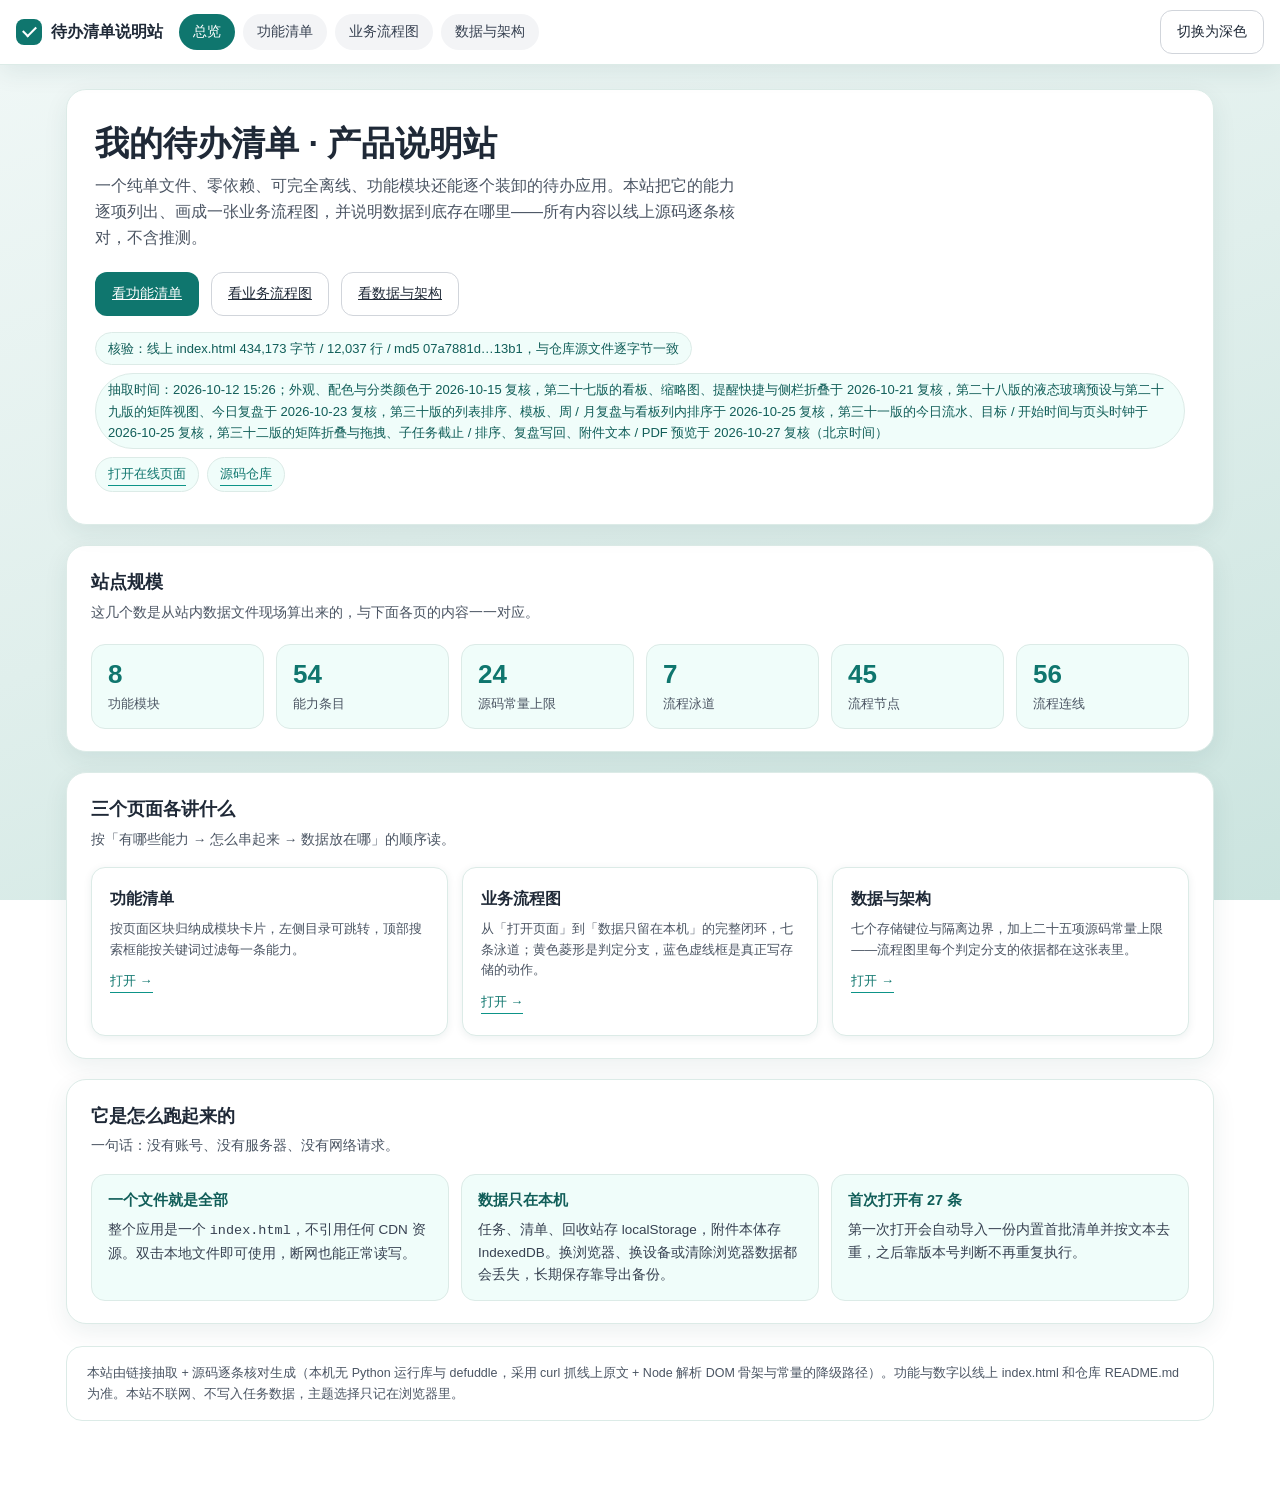
==== site/index.html @ f1dafea3 "说明站：功能清单与流程图同步第三十三版（55 条能力 / 25 项常量）" ====
<!DOCTYPE html>
<html lang="zh-CN">
<head>
<meta charset="utf-8">
<meta name="viewport" content="width=device-width, initial-scale=1">
<title>我的待办清单 · 产品说明站</title>
<script>try{var t=localStorage.getItem('flowdoc.theme');if(t==='dark'||(!t&&window.matchMedia('(prefers-color-scheme: dark)').matches))document.documentElement.dataset.theme='dark';}catch(e){}</script>
<link rel="stylesheet" href="assets/tokens.css">
<link rel="stylesheet" href="assets/site.css">
</head>
<body>
<nav class="site-nav">
  <div class="nav-inner">
    <a class="brand" href="index.html"><i aria-hidden="true"></i>待办清单说明站</a>
    <div class="nav-links">
      <a href="index.html">总览</a>
      <a href="features.html">功能清单</a>
      <a href="flow.html">业务流程图</a>
      <a href="data.html">数据与架构</a>
    </div>
    <span class="nav-spacer"></span>
    <button type="button" class="btn" data-theme-toggle>切换为深色</button>
  </div>
</nav>

<div class="shell">
  <section class="hero">
    <h1>我的待办清单 · 产品说明站</h1>
    <p class="lead">一个纯单文件、零依赖、可完全离线、功能模块还能逐个装卸的待办应用。本站把它的能力逐项列出、画成一张业务流程图，并说明数据到底存在哪里——所有内容以线上源码逐条核对，不含推测。</p>
    <div class="cta">
      <a class="btn primary" href="features.html">看功能清单</a>
      <a class="btn" href="flow.html">看业务流程图</a>
      <a class="btn" href="data.html">看数据与架构</a>
    </div>
    <div class="chip-row">
      <span class="chip" data-meta="verified"></span>
      <span class="chip" data-meta="extracted"></span>
      <span class="chip"><a data-meta="source" href="https://wscts1204-maker.github.io/todo-list/" target="_blank" rel="noreferrer"></a></span>
      <span class="chip"><a data-meta="repo" href="https://github.com/wscts1204-maker/todo-list" target="_blank" rel="noreferrer"></a></span>
    </div>
  </section>

  <section class="card">
    <h2>站点规模</h2>
    <p class="sub">这几个数是从站内数据文件现场算出来的，与下面各页的内容一一对应。</p>
    <div class="stat-strip">
      <div class="stat"><b data-count="modules">8</b><span>功能模块</span></div>
      <div class="stat"><b data-count="features">55</b><span>能力条目</span></div>
      <div class="stat"><b data-count="numbers">25</b><span>源码常量上限</span></div>
      <div class="stat"><b data-count="lanes">7</b><span>流程泳道</span></div>
      <div class="stat"><b data-count="nodes">46</b><span>流程节点</span></div>
      <div class="stat"><b data-count="edges">57</b><span>流程连线</span></div>
    </div>
  </section>

  <section class="card">
    <h2>三个页面各讲什么</h2>
    <p class="sub">按「有哪些能力 → 怎么串起来 → 数据放在哪」的顺序读。</p>
    <div class="nav-cards">
      <a href="features.html">
        <b>功能清单</b>
        <em>按页面区块归纳成模块卡片，左侧目录可跳转，顶部搜索框能按关键词过滤每一条能力。</em>
        <u>打开 →</u>
      </a>
      <a href="flow.html">
        <b>业务流程图</b>
        <em>从「打开页面」到「数据只留在本机」的完整闭环，七条泳道；黄色菱形是判定分支，蓝色虚线框是真正写存储的动作。</em>
        <u>打开 →</u>
      </a>
      <a href="data.html">
        <b>数据与架构</b>
        <em>七个存储键位与隔离边界，加上二十五项源码常量上限——流程图里每个判定分支的依据都在这张表里。</em>
        <u>打开 →</u>
      </a>
    </div>
  </section>

  <section class="card">
    <h2>它是怎么跑起来的</h2>
    <p class="sub">一句话：没有账号、没有服务器、没有网络请求。</p>
    <div class="store-grid">
      <div class="store">
        <h3>一个文件就是全部</h3>
        <p>整个应用是一个 <code>index.html</code>，不引用任何 CDN 资源。双击本地文件即可使用，断网也能正常读写。</p>
      </div>
      <div class="store">
        <h3>数据只在本机</h3>
        <p>任务、清单、回收站存 localStorage，附件本体存 IndexedDB。换浏览器、换设备或清除浏览器数据都会丢失，长期保存靠导出备份。</p>
      </div>
      <div class="store">
        <h3>首次打开有 27 条</h3>
        <p>第一次打开会自动导入一份内置首批清单并按文本去重，之后靠版本号判断不再重复执行。</p>
      </div>
    </div>
  </section>

  <footer class="site-foot">
    本站由链接抽取 + 源码逐条核对生成（本机无 Python 运行库与 defuddle，采用 curl 抓线上原文 + Node 解析 DOM 骨架与常量的降级路径）。功能与数字以线上 index.html 和仓库 README.md 为准。本站不联网、不写入任务数据，主题选择只记在浏览器里。
  </footer>
</div>

<script src="assets/data.js"></script>
<script src="assets/site.js"></script>
</body>
</html>
---- site/assets/tokens.css ----
/* 设计令牌 · 第一层 primitive + 第二层 semantic。
   组件与页面只用 semantic 层；换配色只改这两段。
   说明站刻意保持不透明底面：这是文档站，长文排版要的是稳定底色与可读性。
   线上应用那一版是薄荷玻璃（半透明卡片 + 背景模糊 + 渐变按钮与渐变标题 + 一层跟随鼠标的点阵），
   两边不共用组件样式，只是色阶同源：应用的浅色中性色阶借的就是下面这套 Tailwind Gray，
   应用的浅色主色 --teal-50/-600/-700/-800 与下面这四项逐值相同（深色主题另取一套亮档）。
   两处的文字对比度都各自按 WCAG AA 校验过——量法不同：说明站读计算值即可，应用那层膜是半透明的，
   必须把 alpha 层合成到真实底色（露天的文字合成到点阵最深那颗点）之后再算。 */
:root {
  /* primitive · 色阶（gray 档与线上应用 :root 的浅色中性色阶逐值一致；teal 这四项与应用浅色主题逐值一致，
     但说明站的深色档是文档站自己的青灰档，不与应用的深色主题共用） */
  --teal-50:#f0fdfa; --teal-100:#ccfbf1; --teal-500:#14b8a6; --teal-600:#0d9488; --teal-700:#0f766e; --teal-800:#115e59;
  --gray-100:#f3f4f6; --gray-200:#e5e7eb; --gray-300:#d1d5db; --gray-400:#9ca3af; --gray-500:#6b7280; --gray-600:#4b5563; --gray-700:#374151; --gray-800:#1f2937;
  --red-50:#fef2f2; --red-100:#fee2e2; --red-500:#ef4444; --red-700:#b91c1c; --red-800:#991b1b;
  --yellow-50:#fefce8; --yellow-100:#fef3c7; --yellow-600:#ca8a04; --yellow-700:#a16207; --yellow-800:#854d0e;
  --green-100:#dcfce7; --green-600:#16a34a; --green-800:#166534;
  --blue-50:#eff6ff; --blue-600:#2563eb;

  /* primitive · 字体与尺度 */
  --font-sans:-apple-system,"Segoe UI","Microsoft YaHei","PingFang SC",sans-serif;
  --fs-11:11px; --fs-125:12.5px; --fs-13:13px; --fs-135:13.5px; --fs-14:14px; --fs-145:14.5px;
  --fs-16:16px; --fs-18:18px; --fs-22:22px; --fs-26:26px; --fs-34:34px;
  --sp-4:4px; --sp-8:8px; --sp-12:12px; --sp-14:14px; --sp-16:16px; --sp-20:20px; --sp-24:24px; --sp-32:32px; --sp-48:48px;

  /* semantic · 颜色 */
  --surface:#ffffff;
  --surface-subtle:var(--teal-50);
  --surface-sunken:var(--gray-100);
  --border:var(--gray-300);
  --border-soft:#dcebe7;
  --ink:var(--gray-800);
  --ink-secondary:var(--gray-700);
  --ink-muted:var(--gray-600);
  --ink-faint:var(--gray-500);
  --primary:var(--teal-600);
  --primary-strong:var(--teal-700);
  --primary-ink:var(--teal-800);
  --on-primary:#ffffff;
  --accent-soft:var(--teal-100);
  --state-warn-bg:var(--yellow-50); --state-warn-line:var(--yellow-700); --state-warn-ink:var(--yellow-800);
  --state-info-bg:var(--blue-50); --state-info-line:var(--blue-600);
  --state-ok-bg:var(--green-100); --state-ok-ink:var(--green-800);
  --state-danger:var(--red-700);
  --neutral-bg:var(--gray-100); --neutral-line:var(--gray-500);
  --band-fill:rgba(255,255,255,.55);
  --page-bg:linear-gradient(160deg,#f1f8f7,#e0efec,#cbe4df);
  --shadow-card:0 8px 24px rgba(13,61,58,.08);
  --shadow-node:0 2px 8px rgba(13,61,58,.08);

  /* semantic · 尺度 */
  --nav-h:56px;
  --shell-max:1180px;
  --split-max:1320px;
  --radius-card:20px;
  --radius-box:14px;
  --radius-chip:999px;
  --hit-min:44px;

  /* semantic · 动效（与线上应用同一套纪律：进场只用 --ease-enter 这一条曲线，悬停是裸的短过渡） */
  --ease-enter:cubic-bezier(.22,1,.36,1);
  --dur-enter:.7s;
  --dur-hover:.2s;
  --dur-panel:.3s;

  color-scheme:light;
}
[data-theme="dark"] {
  --teal-50:#04211f; --teal-100:#0b3733; --teal-500:#2dd4bf; --teal-600:#14b8a6; --teal-700:#5eead4; --teal-800:#99f6e4;
  --gray-100:#152220; --gray-200:#1d2e2b; --gray-300:#2b413d; --gray-400:#8fa3a0; --gray-500:#a8bab7; --gray-600:#c6d5d2; --gray-700:#dde8e6; --gray-800:#eef5f4;
  --red-50:#2a0d0f; --red-100:#42161a; --red-500:#f87171; --red-700:#fca5a5; --red-800:#fecaca;
  --yellow-50:#2a2109; --yellow-100:#3f3210; --yellow-600:#facc15; --yellow-700:#fde047; --yellow-800:#fef9c3;
  --green-100:#12301f; --green-600:#4ade80; --green-800:#bbf7d0;
  --blue-50:#0b1c33; --blue-600:#60a5fa;

  --surface:#12211f;
  --surface-subtle:var(--teal-50);
  --surface-sunken:var(--gray-100);
  --border:var(--gray-300);
  --border-soft:#2b413d;
  --ink:#eef5f4;
  --ink-secondary:var(--gray-700);
  --ink-muted:#c6d5d2;
  --ink-faint:var(--gray-500);
  --primary:var(--teal-600);
  --primary-strong:var(--teal-700);
  --primary-ink:var(--teal-800);
  --on-primary:var(--teal-50);
  --band-fill:rgba(18,33,31,.55);
  --page-bg:linear-gradient(160deg,#0b1a19,#0e2220,#0a1716);
  --shadow-card:0 10px 28px rgba(0,0,0,.45);
  color-scheme:dark;
}
---- site/assets/site.css ----
/* 站点外壳：导航、页脚、卡片、按钮、功能清单、表格 */
* { box-sizing:border-box; }
html { scroll-behavior:smooth; }
body {
  margin:0; min-height:100vh; color:var(--ink);
  font:var(--fs-16)/1.65 var(--font-sans);
  background:var(--page-bg); background-attachment:fixed;
}
a { color:var(--primary-strong); }

/* 顶栏 */
.site-nav {
  position:sticky; top:0; z-index:20; display:flex; align-items:center; gap:var(--sp-12);
  flex-wrap:wrap; padding:10px 16px; min-height:var(--nav-h);
  background:var(--surface); border-bottom:1px solid var(--border-soft);
  box-shadow:var(--shadow-card);
}
.nav-inner { display:flex; align-items:center; gap:var(--sp-16); flex-wrap:wrap; width:100%; max-width:var(--split-max); margin:0 auto; }
.brand { display:inline-flex; align-items:center; gap:9px; font-weight:700; font-size:var(--fs-16); color:var(--ink); text-decoration:none; }
.brand i { width:26px; height:26px; border-radius:8px; background:var(--primary-strong); display:inline-block; position:relative; }
.brand i::after { content:""; position:absolute; left:7px; top:7px; width:11px; height:6px; border-left:2.5px solid var(--on-primary); border-bottom:2.5px solid var(--on-primary); transform:rotate(-45deg); }
.nav-links { display:flex; flex-wrap:wrap; gap:var(--sp-8); }
.nav-links a {
  min-height:36px; display:inline-flex; align-items:center; padding:5px 13px; border-radius:var(--radius-chip);
  font-size:var(--fs-135); color:var(--ink-secondary); text-decoration:none; background:var(--surface-sunken);
  border:1px solid transparent;
}
.nav-links a:hover { background:var(--accent-soft); color:var(--primary-ink); }
.nav-links a[aria-current="page"] { background:var(--primary-strong); color:var(--on-primary); }
.nav-spacer { flex:1 1 auto; }

/* 版心 */
.shell { max-width:var(--shell-max); margin:0 auto; padding:var(--sp-24) 16px 72px; }
.shell.wide { max-width:var(--split-max); }
.card {
  padding:22px 24px; border-radius:var(--radius-card); background:var(--surface);
  border:1px solid var(--border-soft); box-shadow:var(--shadow-card);
}
.card + .card, .hero + .card, .grid-gap { margin-top:20px; }
.card > h2 { margin:0 0 4px; font-size:var(--fs-18); }
.card > .sub { margin:0 0 16px; color:var(--ink-muted); font-size:var(--fs-135); }

/* 首页 hero */
.hero { padding:32px 28px; border-radius:var(--radius-card); background:var(--surface); border:1px solid var(--border-soft); box-shadow:var(--shadow-card); }
.hero h1 { margin:0 0 8px; font-size:var(--fs-34); line-height:1.25; }
.hero p.lead { margin:0; max-width:72ch; color:var(--ink-muted); font-size:var(--fs-16); }
.hero .cta { display:flex; flex-wrap:wrap; gap:var(--sp-12); margin-top:20px; }
.chip-row { display:flex; flex-wrap:wrap; gap:var(--sp-8); margin-top:16px; }
.chip { display:inline-flex; align-items:center; gap:6px; min-height:32px; padding:5px 12px; border-radius:var(--radius-chip);
  font-size:var(--fs-13); background:var(--surface-subtle); border:1px solid var(--border-soft); color:var(--primary-ink); }
.chip a { color:var(--primary-strong); text-decoration:none; border-bottom:1px solid var(--primary); }

/* 数字条 */
.stat-strip { display:grid; gap:var(--sp-12); grid-template-columns:repeat(auto-fit,minmax(150px,1fr)); margin-top:20px; }
.stat { padding:14px 16px; border-radius:var(--radius-box); background:var(--surface-subtle); border:1px solid var(--border-soft); }
.stat b { display:block; font-size:var(--fs-26); line-height:1.2; color:var(--primary-strong); font-variant-numeric:tabular-nums; }
.stat span { display:block; margin-top:3px; font-size:var(--fs-13); color:var(--ink-muted); }

/* 导航卡片 */
.nav-cards { display:grid; gap:var(--sp-14); grid-template-columns:repeat(auto-fit,minmax(258px,1fr)); }
.nav-cards a {
  display:block; padding:18px 18px 20px; border-radius:var(--radius-box); text-decoration:none;
  background:var(--surface); border:1.5px solid var(--border-soft); box-shadow:var(--shadow-node); color:var(--ink);
}
.nav-cards a:hover { border-color:var(--primary); }
.nav-cards b { display:block; font-size:var(--fs-16); margin-bottom:6px; }
.nav-cards em { display:block; font-style:normal; font-size:var(--fs-13); color:var(--ink-muted); line-height:1.6; }
.nav-cards u { display:inline-block; margin-top:10px; font-size:var(--fs-13); color:var(--primary-strong); text-decoration:none; border-bottom:1px solid var(--primary); }

/* 按钮 */
.btn {
  min-height:var(--hit-min); padding:9px 16px; border-radius:12px; cursor:pointer;
  border:1px solid var(--border); background:var(--surface); color:var(--ink); font-size:var(--fs-14);
  display:inline-flex; align-items:center; gap:7px;
}
.btn:hover { border-color:var(--primary); color:var(--primary-strong); }
.btn.primary { background:var(--primary-strong); border-color:transparent; color:var(--on-primary); }
.btn.primary:hover { color:var(--on-primary); }
.btn.on { background:var(--primary-strong); border-color:transparent; color:var(--on-primary); }

/* 功能清单页：左目录 + 右分组 */
.split { display:grid; gap:20px; grid-template-columns:1fr; align-items:start; }
@media (min-width:960px) { .split { grid-template-columns:236px 1fr; } }
.side-toc { position:sticky; top:calc(var(--nav-h) + 12px); padding:14px; border-radius:var(--radius-box);
  background:var(--surface); border:1px solid var(--border-soft); box-shadow:var(--shadow-card); }
.side-toc h3 { margin:0 0 8px; font-size:var(--fs-13); letter-spacing:.5px; color:var(--ink-faint); }
.side-toc ol { margin:0; padding:0; list-style:none; }
.side-toc li { margin:2px 0; }
.side-toc a { display:flex; align-items:center; gap:8px; justify-content:space-between; padding:7px 10px; border-radius:10px;
  font-size:var(--fs-135); color:var(--ink-secondary); text-decoration:none; }
.side-toc a:hover { background:var(--accent-soft); color:var(--primary-ink); }
.side-toc a.cur { background:var(--primary-strong); color:var(--on-primary); }
.side-toc s { text-decoration:none; font-size:var(--fs-125); opacity:.8; font-variant-numeric:tabular-nums; }

.filter-bar { display:flex; flex-wrap:wrap; gap:var(--sp-8); align-items:center; margin-bottom:14px; }
.search-field { position:relative; flex:1 1 240px; min-width:220px; }
.search-field input {
  width:100%; min-height:var(--hit-min); padding:9px 38px 9px 14px; border-radius:12px;
  border:1px solid var(--border); background:var(--surface); color:var(--ink); font-size:var(--fs-14);
}
.search-field input:focus { outline:2px solid var(--primary); outline-offset:1px; }
.search-field button { position:absolute; right:4px; top:50%; transform:translateY(-50%); width:36px; height:36px;
  border:0; background:transparent; color:var(--ink-faint); font-size:18px; cursor:pointer; border-radius:9px; }
.search-field button:hover { background:var(--surface-sunken); color:var(--primary-strong); }

.mod-block { margin:0 0 18px; padding:0; border:0; }
.mod-block:last-child { margin-bottom:0; }
.mod-head { display:flex; align-items:baseline; gap:10px; scroll-margin-top:calc(var(--nav-h) + 14px); margin-bottom:12px; }
.mod-head .no { font-size:var(--fs-13); color:var(--on-primary); background:var(--primary-strong); border-radius:8px; padding:2px 8px; font-variant-numeric:tabular-nums; }
.mod-head h3 { margin:0; font-size:var(--fs-18); color:var(--ink); }
.mod-head .count { font-size:var(--fs-13); color:var(--ink-muted); }
.feat-grid { display:grid; gap:var(--sp-12); grid-template-columns:repeat(auto-fill,minmax(300px,1fr)); }
.feat { padding:14px 15px; border-radius:var(--radius-box); background:var(--surface-subtle); border:1px solid var(--border-soft); }
.feat b { display:block; margin-bottom:5px; font-size:var(--fs-145); color:var(--primary-ink); }
.feat p { margin:0; font-size:var(--fs-135); line-height:1.65; color:var(--ink-secondary); }
.feat mark { background:var(--state-warn-bg); color:var(--state-warn-ink); border-radius:3px; padding:0 2px; }
.empty-tip { padding:16px; border-radius:var(--radius-box); background:var(--surface-sunken); color:var(--ink-muted); font-size:var(--fs-135); }

/* 表格 */
.table-wrap { overflow:auto; }
table.num { width:100%; border-collapse:collapse; font-size:var(--fs-135); }
table.num th, table.num td { text-align:left; padding:9px 10px; border-bottom:1px solid var(--border-soft); vertical-align:top; }
table.num th { color:var(--primary-ink); font-weight:600; background:var(--surface-subtle); white-space:nowrap; }
table.num td { color:var(--ink-secondary); }
table.num code { font-size:var(--fs-125); color:var(--primary-strong); background:var(--surface-sunken); padding:1px 6px; border-radius:6px; }

/* 存储卡片 */
.store-grid { display:grid; gap:var(--sp-12); grid-template-columns:repeat(auto-fill,minmax(320px,1fr)); }
.store { padding:14px 16px; border-radius:var(--radius-box); border:1px solid var(--border-soft); background:var(--surface-subtle); }
.store h3 { margin:0 0 7px; font-size:var(--fs-145); color:var(--primary-ink); }
.store p { margin:0; font-size:var(--fs-135); color:var(--ink-secondary); }

footer.site-foot { margin-top:22px; padding:16px 20px; border-radius:16px; background:var(--surface);
  border:1px solid var(--border-soft); font-size:var(--fs-125); color:var(--ink-muted); }
.pager { display:flex; flex-wrap:wrap; gap:var(--sp-12); justify-content:space-between; margin-top:20px; }

@media (max-width:640px) {
  .shell { padding:16px 12px 56px; }
  .hero { padding:24px 18px; }
  .hero h1 { font-size:var(--fs-26); }
  .card, .hero { padding:16px 14px; }
}
@media print {
  body { background:#fff; }
  .site-nav, .filter-bar, .side-toc, .pager, .flow-toolbar { display:none !important; }
  .card, .hero { box-shadow:none; border:1px solid #dcebe7; }
}

/* ---------- 动效：一条进场曲线、悬停短过渡、滚动揭示只播一次 ----------
   与线上应用共用同一套纪律（进场 cubic-bezier(.22,1,.36,1)，悬停裸 .2s）。
   "藏起来"只认 html.reveal-on —— 这个类由 site.js 在观察器挂好之后才加；
   加早了或脚本没跑到，整页 section 就永久 opacity:0，读者看到的是白站。 */
@keyframes fade-up {
  from { opacity:0; transform:translateY(24px); }
  to { opacity:1; transform:none; }
}
.shell > section:first-child { animation:fade-up var(--dur-enter) var(--ease-enter) both; }
html.reveal-on .reveal {
  opacity:0; transform:translateY(28px);
  transition:opacity var(--dur-enter) var(--ease-enter), transform var(--dur-enter) var(--ease-enter);
}
html.reveal-on .reveal.visible { opacity:1; transform:none; }

.btn, .nav-links a, .nav-cards a, .chip, .stat, .store, .node, .side-toc a {
  transition:background-color var(--dur-hover), color var(--dur-hover),
    border-color var(--dur-hover), box-shadow var(--dur-hover), transform var(--dur-hover);
}
.node:hover { transform:translateY(-2px); box-shadow:0 6px 16px rgba(13,61,58,.14); }
.btn:hover { transform:translateY(-1px); }

@media (prefers-reduced-motion: reduce) {
  html { scroll-behavior:auto; }
  *, *::before, *::after {
    animation-duration:.01ms !important; animation-iteration-count:1 !important; transition-duration:.01ms !important;
  }
  html.reveal-on .reveal { opacity:1; transform:none; }
  .node:hover, .btn:hover { transform:none; }
}
@media print {
  html.reveal-on .reveal { opacity:1 !important; transform:none !important; }
  .svg-layer path { animation:none !important; }
}
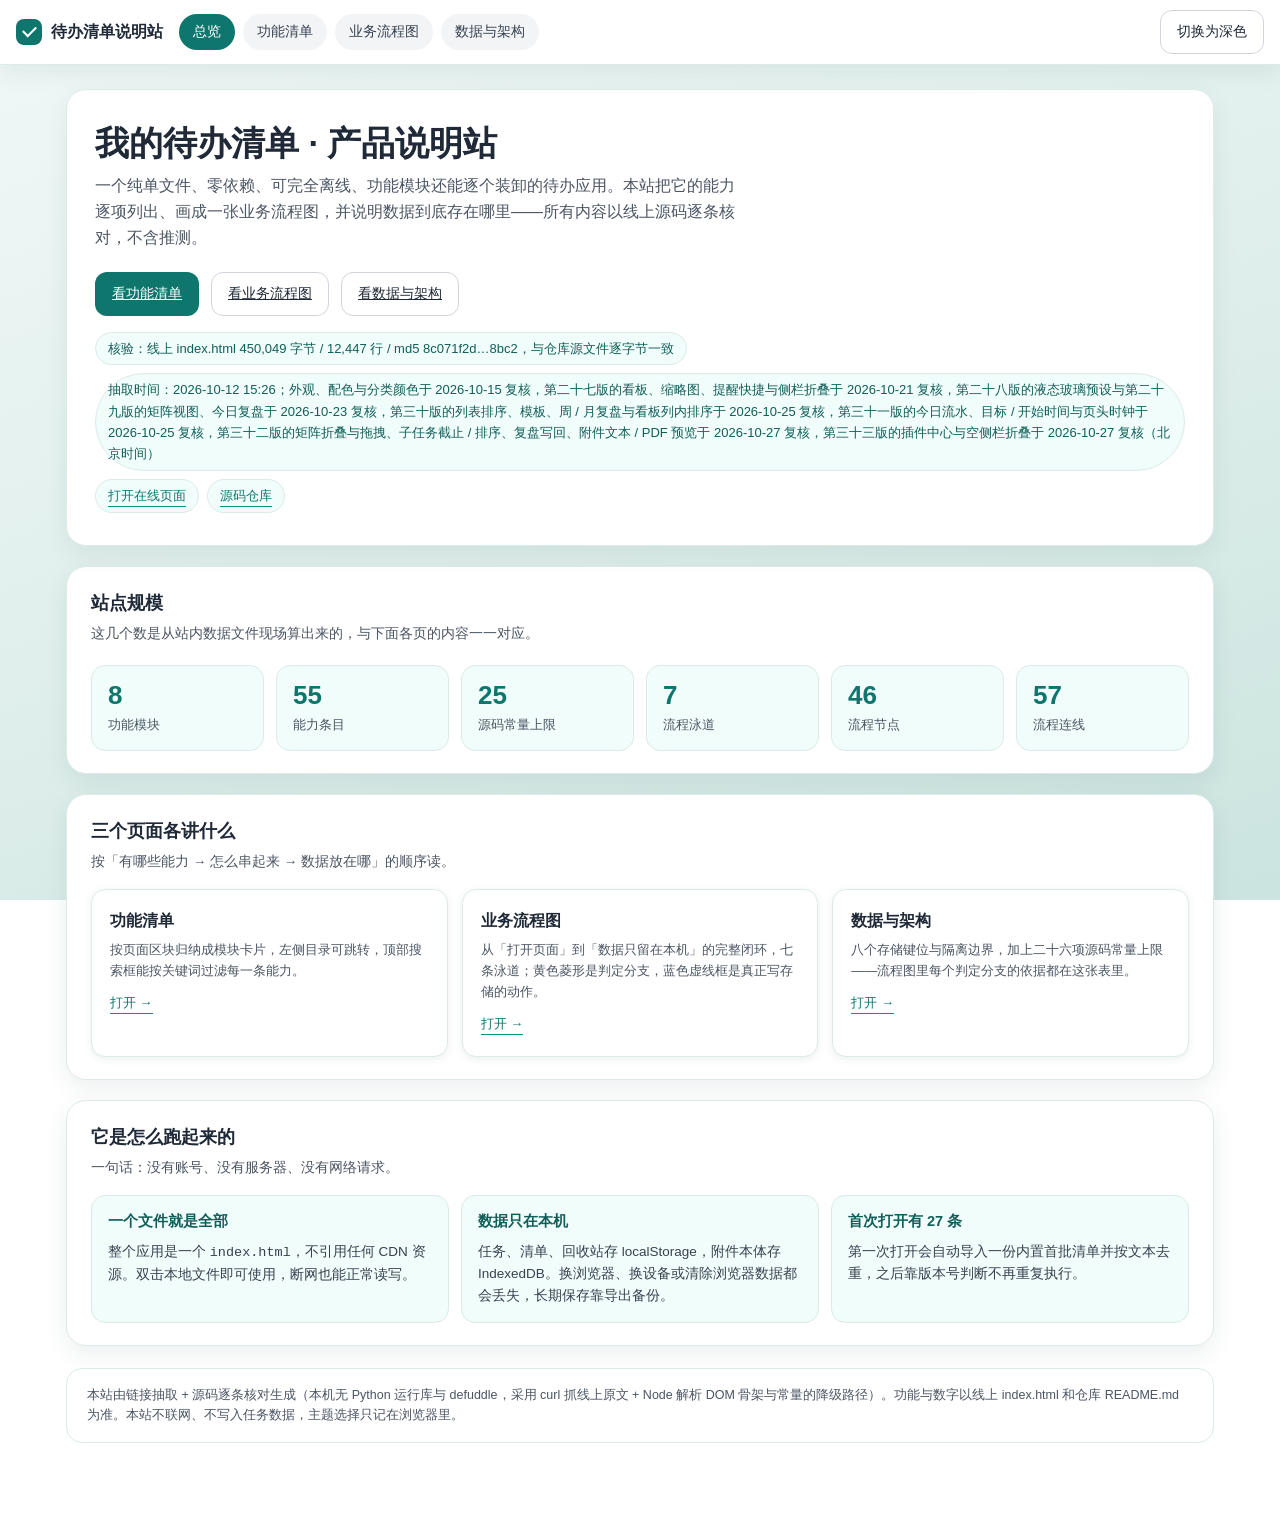
==== commit 5e081aac: "第三十四版说明站：时间追踪插件同步（8 模块 / 56 项 / 26 常量 / 47 节点）" ====
--- a/site/index.html
+++ b/site/index.html
@@ -45,11 +45,11 @@
     <p class="sub">这几个数是从站内数据文件现场算出来的，与下面各页的内容一一对应。</p>
     <div class="stat-strip">
       <div class="stat"><b data-count="modules">8</b><span>功能模块</span></div>
-      <div class="stat"><b data-count="features">55</b><span>能力条目</span></div>
-      <div class="stat"><b data-count="numbers">25</b><span>源码常量上限</span></div>
+      <div class="stat"><b data-count="features">56</b><span>能力条目</span></div>
+      <div class="stat"><b data-count="numbers">26</b><span>源码常量上限</span></div>
       <div class="stat"><b data-count="lanes">7</b><span>流程泳道</span></div>
-      <div class="stat"><b data-count="nodes">46</b><span>流程节点</span></div>
-      <div class="stat"><b data-count="edges">57</b><span>流程连线</span></div>
+      <div class="stat"><b data-count="nodes">47</b><span>流程节点</span></div>
+      <div class="stat"><b data-count="edges">58</b><span>流程连线</span></div>
     </div>
   </section>
 
@@ -69,7 +69,7 @@
       </a>
       <a href="data.html">
         <b>数据与架构</b>
-        <em>七个存储键位与隔离边界，加上二十五项源码常量上限——流程图里每个判定分支的依据都在这张表里。</em>
+        <em>八个存储键位与隔离边界，加上二十六项源码常量上限——流程图里每个判定分支的依据都在这张表里。</em>
         <u>打开 →</u>
       </a>
     </div>
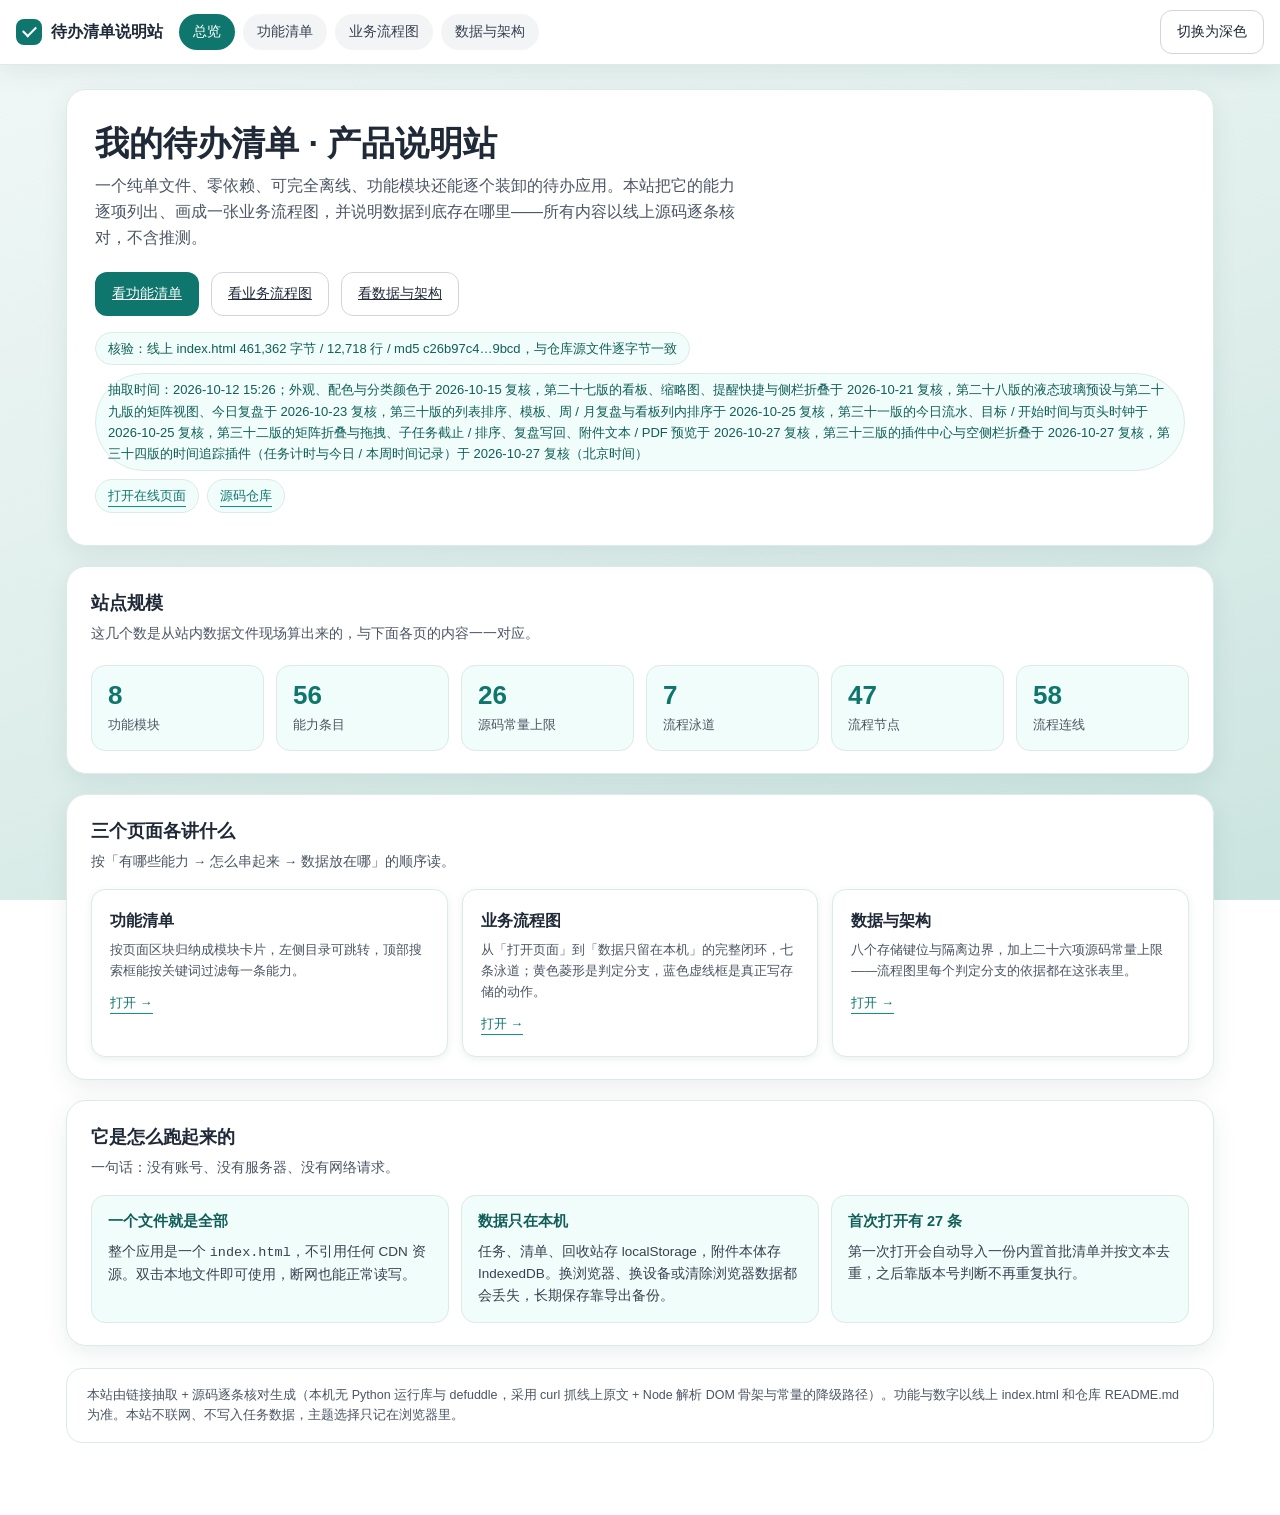
==== commit 0482d40a: "第三十五版说明站：计数同步 12 模块 / 59 项 / 50 节点 / 62 连线" ====
--- a/site/index.html
+++ b/site/index.html
@@ -45,11 +45,11 @@
     <p class="sub">这几个数是从站内数据文件现场算出来的，与下面各页的内容一一对应。</p>
     <div class="stat-strip">
       <div class="stat"><b data-count="modules">8</b><span>功能模块</span></div>
-      <div class="stat"><b data-count="features">56</b><span>能力条目</span></div>
-      <div class="stat"><b data-count="numbers">26</b><span>源码常量上限</span></div>
+      <div class="stat"><b data-count="features">59</b><span>能力条目</span></div>
+      <div class="stat"><b data-count="numbers">29</b><span>源码常量上限</span></div>
       <div class="stat"><b data-count="lanes">7</b><span>流程泳道</span></div>
-      <div class="stat"><b data-count="nodes">47</b><span>流程节点</span></div>
-      <div class="stat"><b data-count="edges">58</b><span>流程连线</span></div>
+      <div class="stat"><b data-count="nodes">50</b><span>流程节点</span></div>
+      <div class="stat"><b data-count="edges">62</b><span>流程连线</span></div>
     </div>
   </section>
 
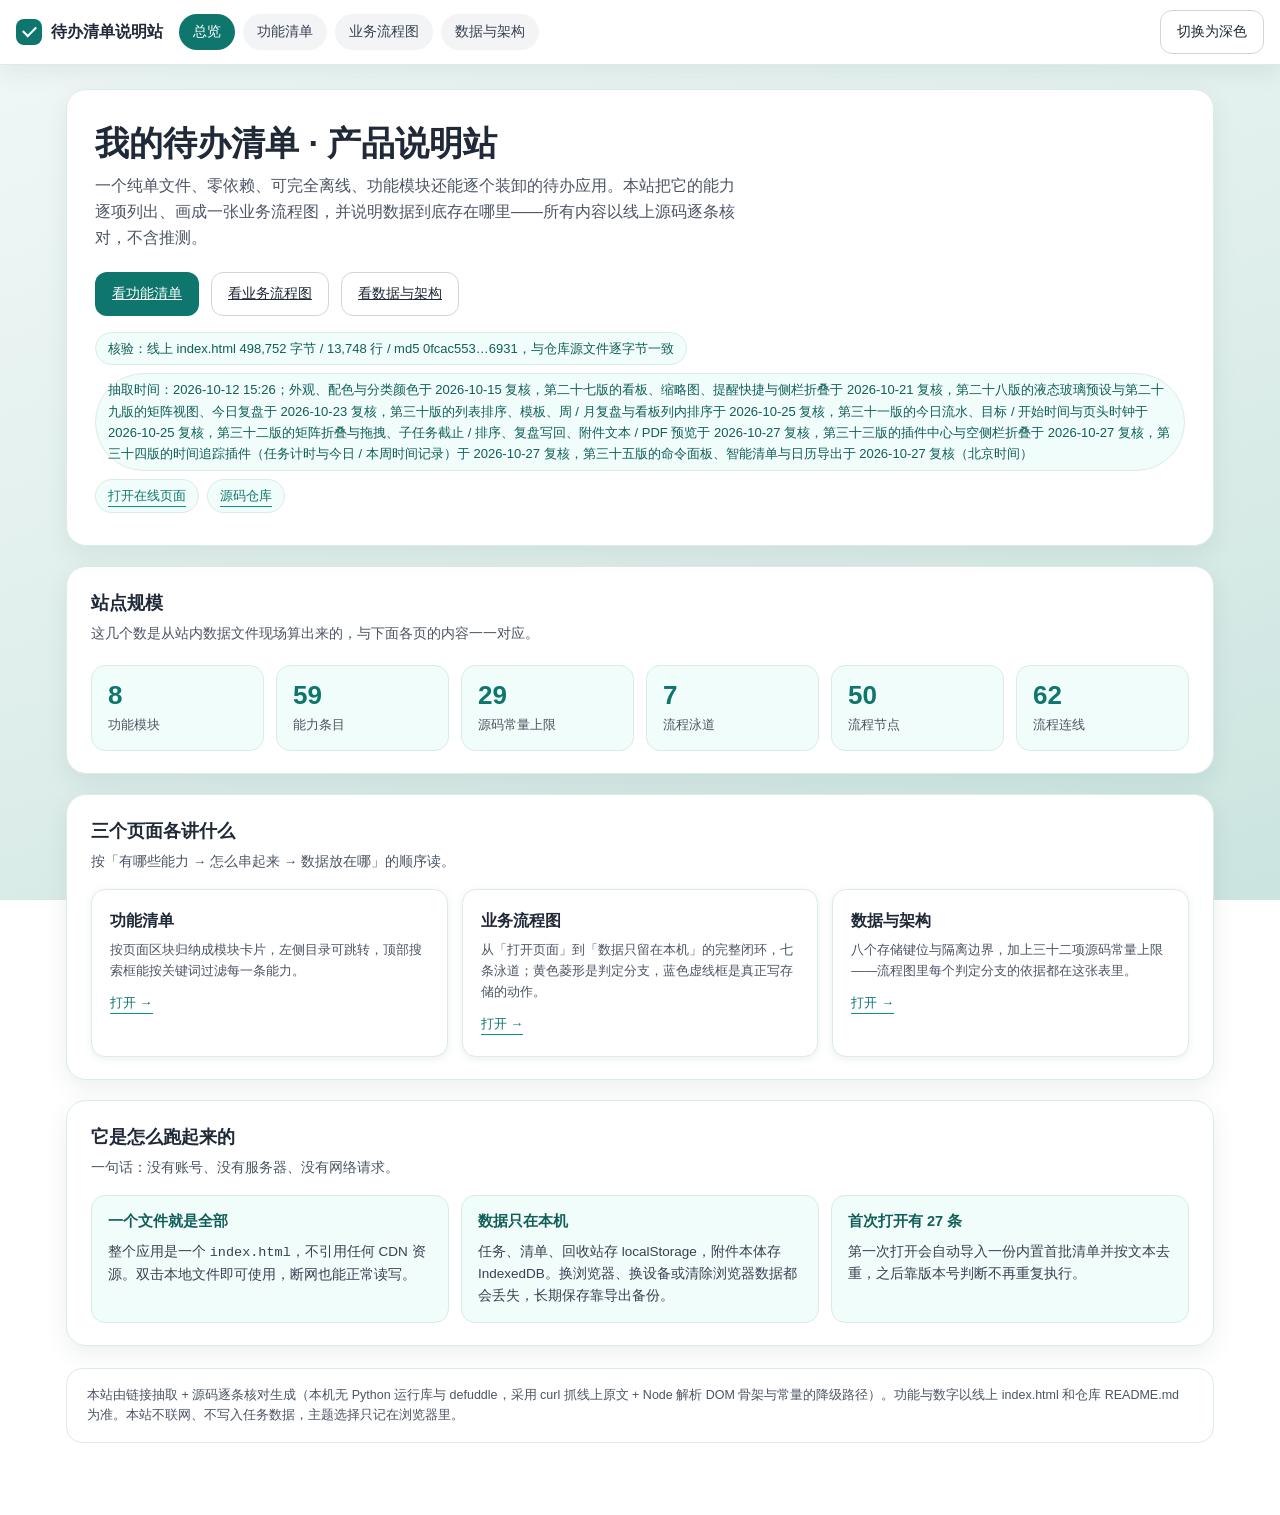
==== commit c60682fe: "v36 说明站：同步 15 个插件模块 / 62 条能力 / 52 节点 64 连线 / 32 行常量" ====
--- a/site/index.html
+++ b/site/index.html
@@ -45,11 +45,11 @@
     <p class="sub">这几个数是从站内数据文件现场算出来的，与下面各页的内容一一对应。</p>
     <div class="stat-strip">
       <div class="stat"><b data-count="modules">8</b><span>功能模块</span></div>
-      <div class="stat"><b data-count="features">59</b><span>能力条目</span></div>
-      <div class="stat"><b data-count="numbers">29</b><span>源码常量上限</span></div>
+      <div class="stat"><b data-count="features">62</b><span>能力条目</span></div>
+      <div class="stat"><b data-count="numbers">32</b><span>源码常量上限</span></div>
       <div class="stat"><b data-count="lanes">7</b><span>流程泳道</span></div>
-      <div class="stat"><b data-count="nodes">50</b><span>流程节点</span></div>
-      <div class="stat"><b data-count="edges">62</b><span>流程连线</span></div>
+      <div class="stat"><b data-count="nodes">52</b><span>流程节点</span></div>
+      <div class="stat"><b data-count="edges">64</b><span>流程连线</span></div>
     </div>
   </section>
 
@@ -69,7 +69,7 @@
       </a>
       <a href="data.html">
         <b>数据与架构</b>
-        <em>八个存储键位与隔离边界，加上二十六项源码常量上限——流程图里每个判定分支的依据都在这张表里。</em>
+        <em>八个存储键位与隔离边界，加上三十二项源码常量上限——流程图里每个判定分支的依据都在这张表里。</em>
         <u>打开 →</u>
       </a>
     </div>
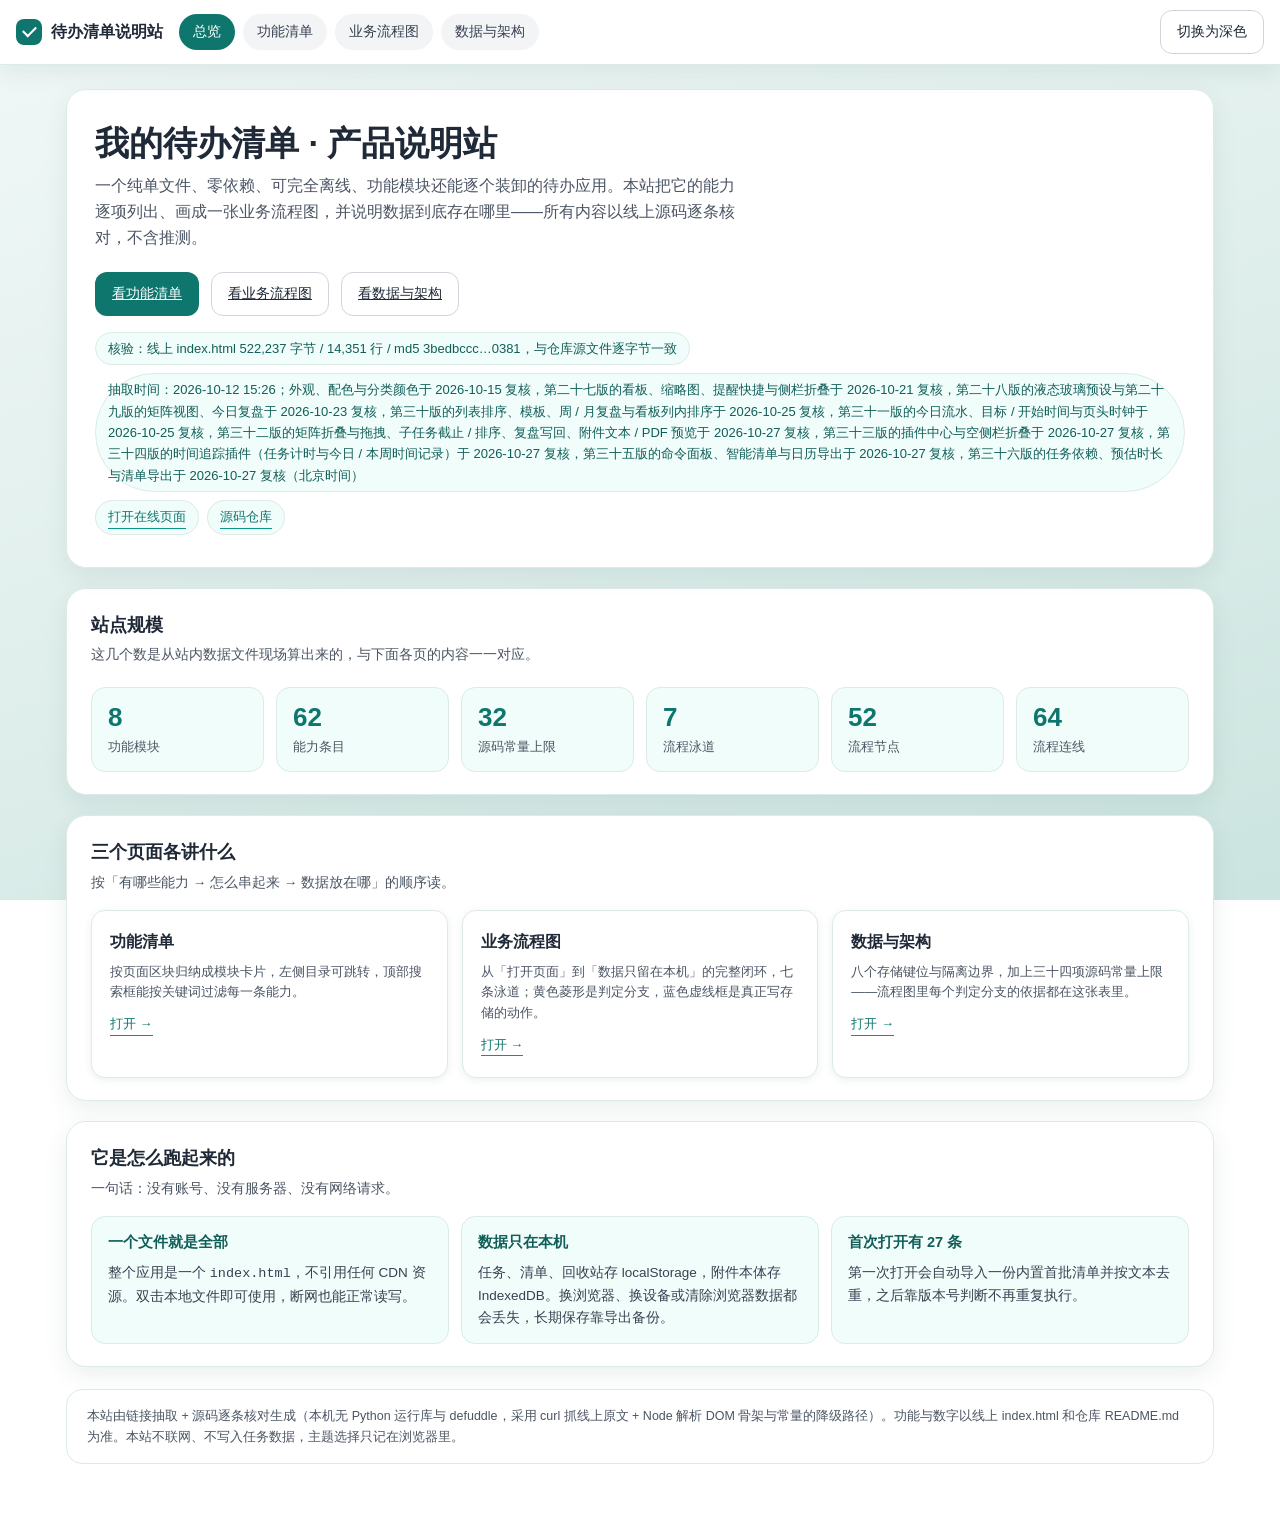
==== commit 469af09f: "v37：说明站同步 18 个模块 / 65 条能力 / 55 节点 / 67 连线" ====
--- a/site/index.html
+++ b/site/index.html
@@ -45,11 +45,11 @@
     <p class="sub">这几个数是从站内数据文件现场算出来的，与下面各页的内容一一对应。</p>
     <div class="stat-strip">
       <div class="stat"><b data-count="modules">8</b><span>功能模块</span></div>
-      <div class="stat"><b data-count="features">62</b><span>能力条目</span></div>
-      <div class="stat"><b data-count="numbers">32</b><span>源码常量上限</span></div>
+      <div class="stat"><b data-count="features">65</b><span>能力条目</span></div>
+      <div class="stat"><b data-count="numbers">34</b><span>源码常量上限</span></div>
       <div class="stat"><b data-count="lanes">7</b><span>流程泳道</span></div>
-      <div class="stat"><b data-count="nodes">52</b><span>流程节点</span></div>
-      <div class="stat"><b data-count="edges">64</b><span>流程连线</span></div>
+      <div class="stat"><b data-count="nodes">55</b><span>流程节点</span></div>
+      <div class="stat"><b data-count="edges">67</b><span>流程连线</span></div>
     </div>
   </section>
 
@@ -69,7 +69,7 @@
       </a>
       <a href="data.html">
         <b>数据与架构</b>
-        <em>八个存储键位与隔离边界，加上三十二项源码常量上限——流程图里每个判定分支的依据都在这张表里。</em>
+        <em>八个存储键位与隔离边界，加上三十四项源码常量上限——流程图里每个判定分支的依据都在这张表里。</em>
         <u>打开 →</u>
       </a>
     </div>
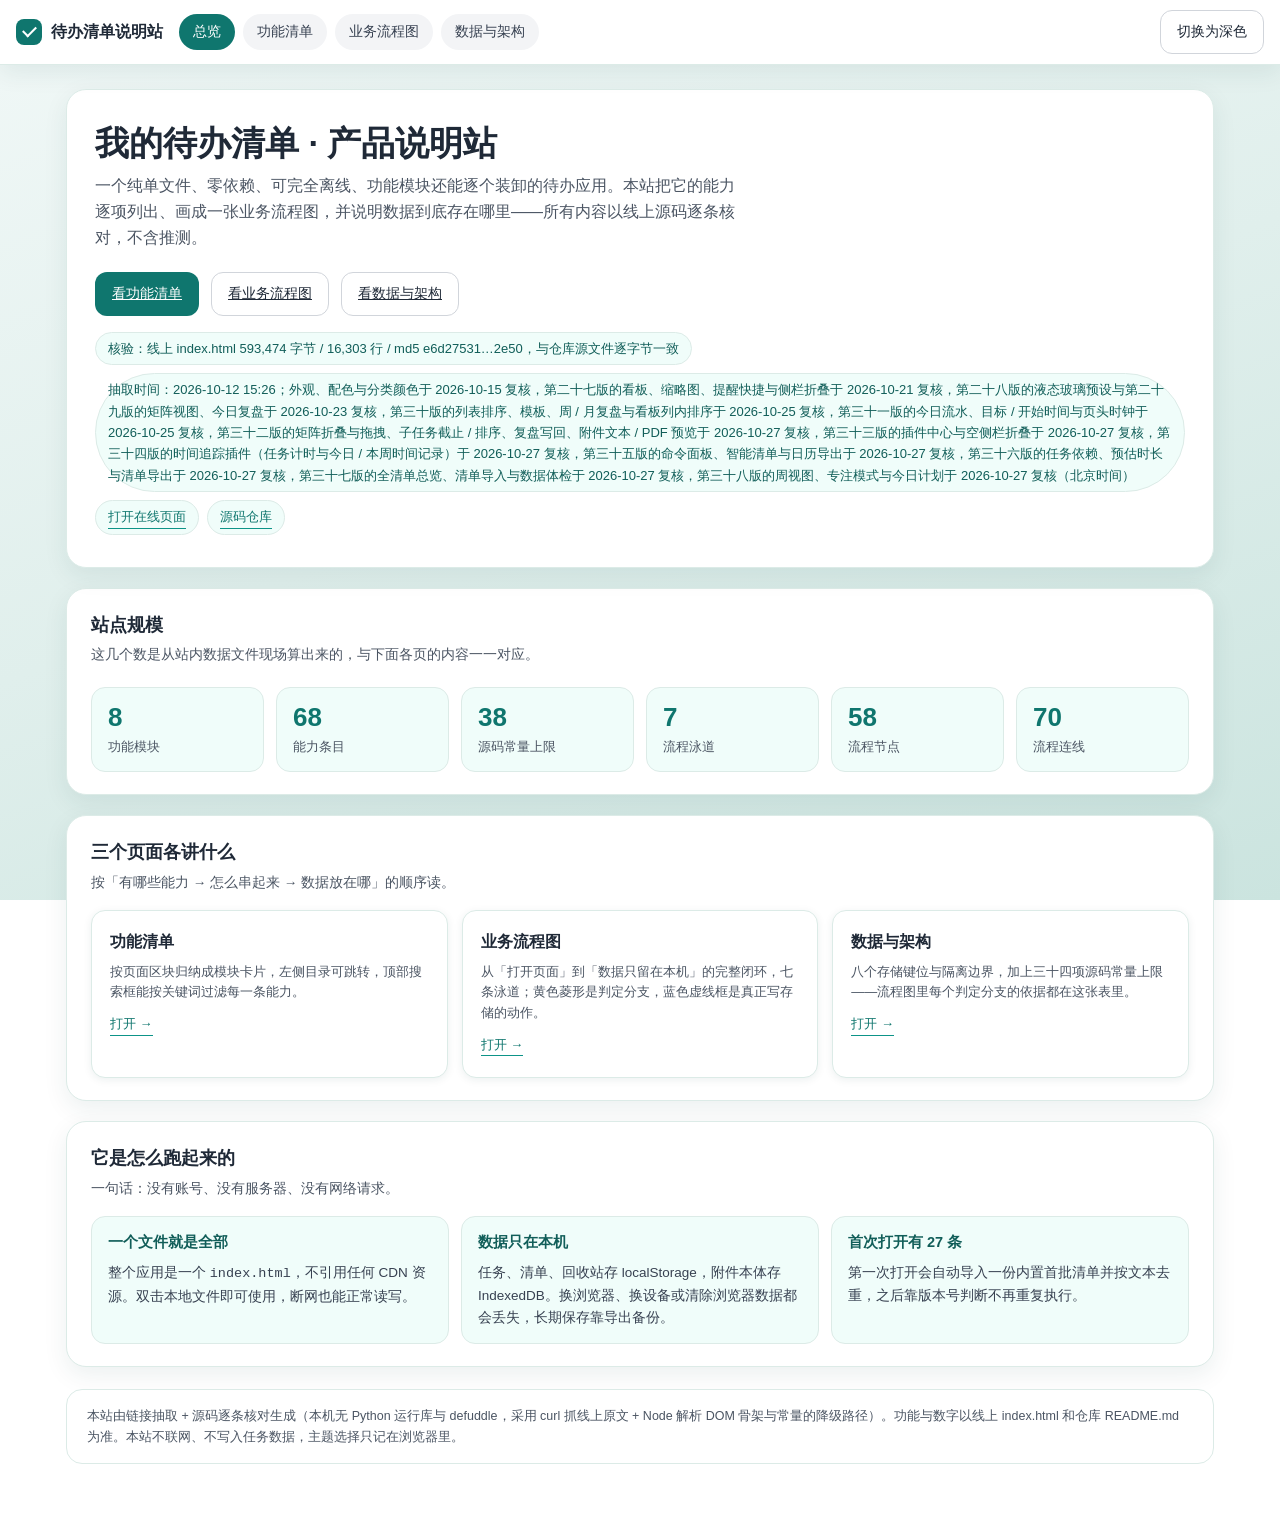
==== commit 81dd2606: "v38：说明站页面同步计数（68 能力 / 38 常量 / 58 节点 / 70 连线）" ====
--- a/site/index.html
+++ b/site/index.html
@@ -45,11 +45,11 @@
     <p class="sub">这几个数是从站内数据文件现场算出来的，与下面各页的内容一一对应。</p>
     <div class="stat-strip">
       <div class="stat"><b data-count="modules">8</b><span>功能模块</span></div>
-      <div class="stat"><b data-count="features">65</b><span>能力条目</span></div>
-      <div class="stat"><b data-count="numbers">34</b><span>源码常量上限</span></div>
+      <div class="stat"><b data-count="features">68</b><span>能力条目</span></div>
+      <div class="stat"><b data-count="numbers">38</b><span>源码常量上限</span></div>
       <div class="stat"><b data-count="lanes">7</b><span>流程泳道</span></div>
-      <div class="stat"><b data-count="nodes">55</b><span>流程节点</span></div>
-      <div class="stat"><b data-count="edges">67</b><span>流程连线</span></div>
+      <div class="stat"><b data-count="nodes">58</b><span>流程节点</span></div>
+      <div class="stat"><b data-count="edges">70</b><span>流程连线</span></div>
     </div>
   </section>
 
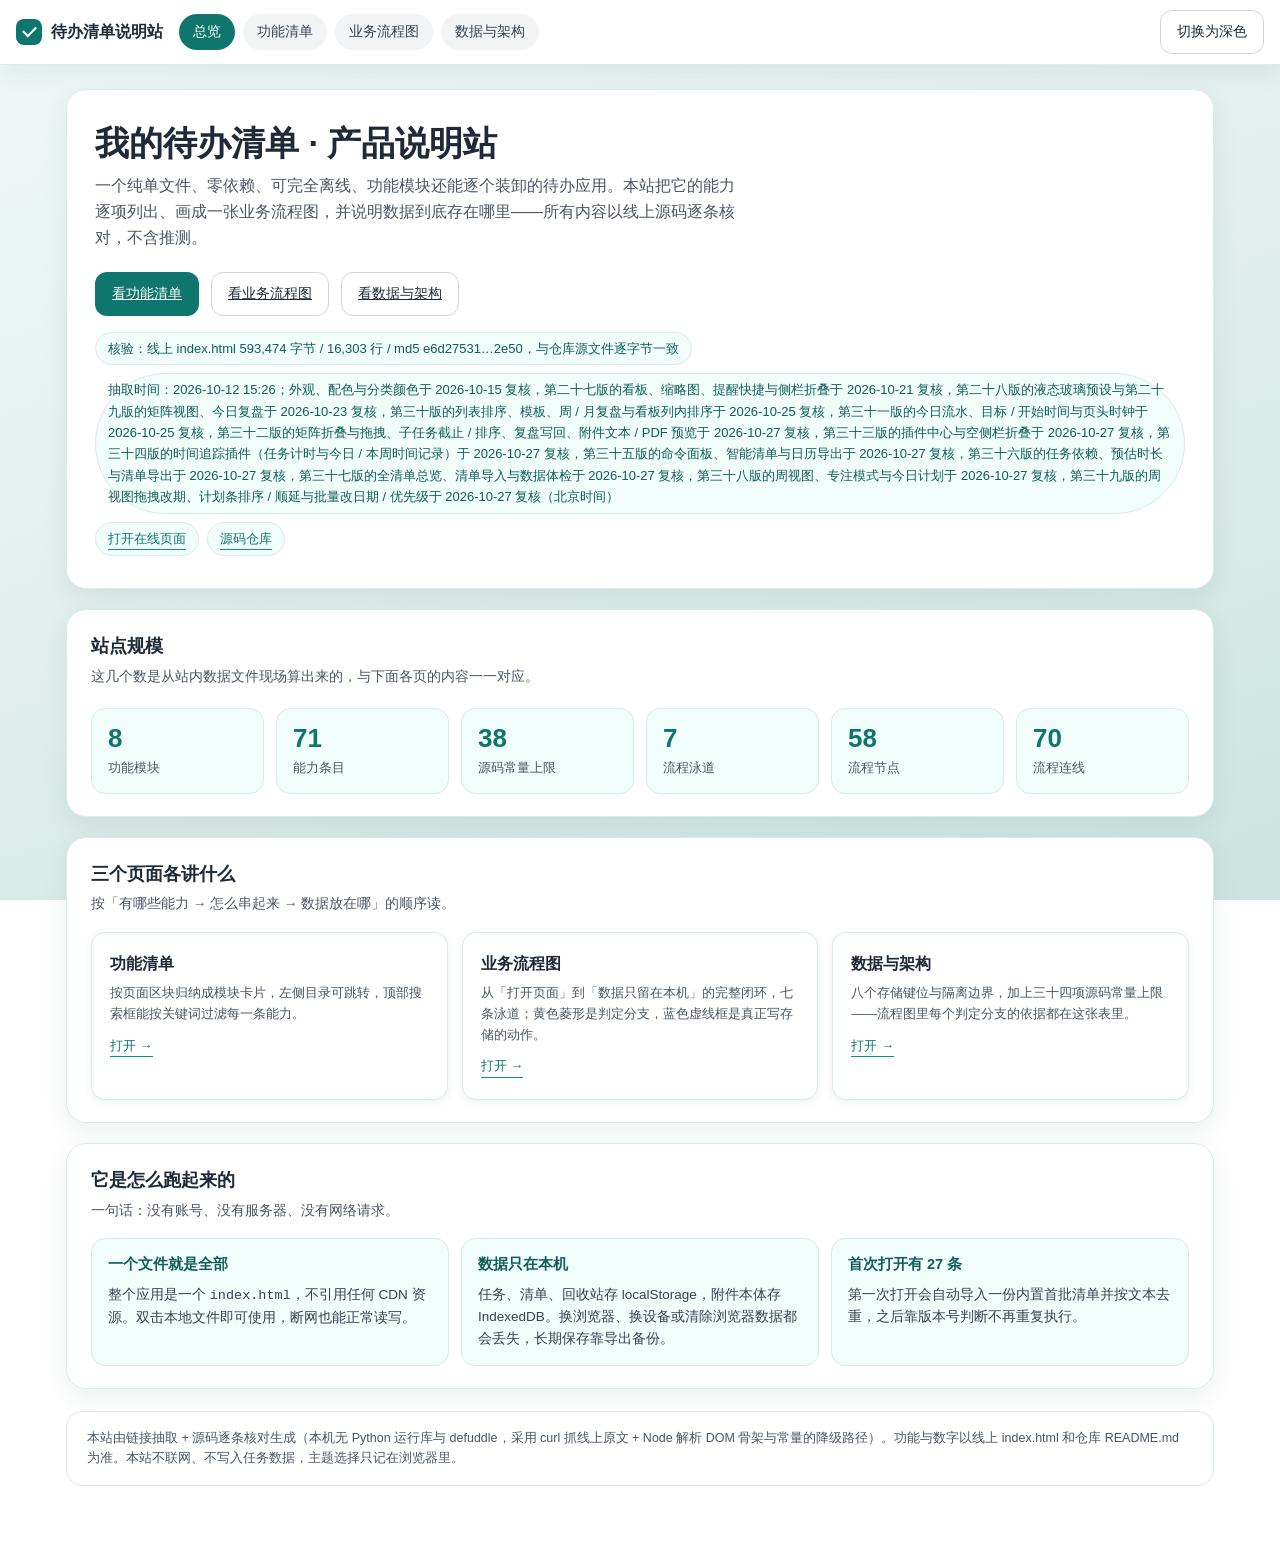
==== commit 48191ce0: "v39：说明站页面同步计数（71 能力 / 38 常量 / 58 节点 / 70 连线）" ====
--- a/site/index.html
+++ b/site/index.html
@@ -1,105 +1,105 @@
-<!DOCTYPE html>
-<html lang="zh-CN">
-<head>
-<meta charset="utf-8">
-<meta name="viewport" content="width=device-width, initial-scale=1">
-<title>我的待办清单 · 产品说明站</title>
-<script>try{var t=localStorage.getItem('flowdoc.theme');if(t==='dark'||(!t&&window.matchMedia('(prefers-color-scheme: dark)').matches))document.documentElement.dataset.theme='dark';}catch(e){}</script>
-<link rel="stylesheet" href="assets/tokens.css">
-<link rel="stylesheet" href="assets/site.css">
-</head>
-<body>
-<nav class="site-nav">
-  <div class="nav-inner">
-    <a class="brand" href="index.html"><i aria-hidden="true"></i>待办清单说明站</a>
-    <div class="nav-links">
-      <a href="index.html">总览</a>
-      <a href="features.html">功能清单</a>
-      <a href="flow.html">业务流程图</a>
-      <a href="data.html">数据与架构</a>
-    </div>
-    <span class="nav-spacer"></span>
-    <button type="button" class="btn" data-theme-toggle>切换为深色</button>
-  </div>
-</nav>
-
-<div class="shell">
-  <section class="hero">
-    <h1>我的待办清单 · 产品说明站</h1>
-    <p class="lead">一个纯单文件、零依赖、可完全离线、功能模块还能逐个装卸的待办应用。本站把它的能力逐项列出、画成一张业务流程图，并说明数据到底存在哪里——所有内容以线上源码逐条核对，不含推测。</p>
-    <div class="cta">
-      <a class="btn primary" href="features.html">看功能清单</a>
-      <a class="btn" href="flow.html">看业务流程图</a>
-      <a class="btn" href="data.html">看数据与架构</a>
-    </div>
-    <div class="chip-row">
-      <span class="chip" data-meta="verified"></span>
-      <span class="chip" data-meta="extracted"></span>
-      <span class="chip"><a data-meta="source" href="https://wscts1204-maker.github.io/todo-list/" target="_blank" rel="noreferrer"></a></span>
-      <span class="chip"><a data-meta="repo" href="https://github.com/wscts1204-maker/todo-list" target="_blank" rel="noreferrer"></a></span>
-    </div>
-  </section>
-
-  <section class="card">
-    <h2>站点规模</h2>
-    <p class="sub">这几个数是从站内数据文件现场算出来的，与下面各页的内容一一对应。</p>
-    <div class="stat-strip">
-      <div class="stat"><b data-count="modules">8</b><span>功能模块</span></div>
-      <div class="stat"><b data-count="features">68</b><span>能力条目</span></div>
-      <div class="stat"><b data-count="numbers">38</b><span>源码常量上限</span></div>
-      <div class="stat"><b data-count="lanes">7</b><span>流程泳道</span></div>
-      <div class="stat"><b data-count="nodes">58</b><span>流程节点</span></div>
-      <div class="stat"><b data-count="edges">70</b><span>流程连线</span></div>
-    </div>
-  </section>
-
-  <section class="card">
-    <h2>三个页面各讲什么</h2>
-    <p class="sub">按「有哪些能力 → 怎么串起来 → 数据放在哪」的顺序读。</p>
-    <div class="nav-cards">
-      <a href="features.html">
-        <b>功能清单</b>
-        <em>按页面区块归纳成模块卡片，左侧目录可跳转，顶部搜索框能按关键词过滤每一条能力。</em>
-        <u>打开 →</u>
-      </a>
-      <a href="flow.html">
-        <b>业务流程图</b>
-        <em>从「打开页面」到「数据只留在本机」的完整闭环，七条泳道；黄色菱形是判定分支，蓝色虚线框是真正写存储的动作。</em>
-        <u>打开 →</u>
-      </a>
-      <a href="data.html">
-        <b>数据与架构</b>
-        <em>八个存储键位与隔离边界，加上三十四项源码常量上限——流程图里每个判定分支的依据都在这张表里。</em>
-        <u>打开 →</u>
-      </a>
-    </div>
-  </section>
-
-  <section class="card">
-    <h2>它是怎么跑起来的</h2>
-    <p class="sub">一句话：没有账号、没有服务器、没有网络请求。</p>
-    <div class="store-grid">
-      <div class="store">
-        <h3>一个文件就是全部</h3>
-        <p>整个应用是一个 <code>index.html</code>，不引用任何 CDN 资源。双击本地文件即可使用，断网也能正常读写。</p>
-      </div>
-      <div class="store">
-        <h3>数据只在本机</h3>
-        <p>任务、清单、回收站存 localStorage，附件本体存 IndexedDB。换浏览器、换设备或清除浏览器数据都会丢失，长期保存靠导出备份。</p>
-      </div>
-      <div class="store">
-        <h3>首次打开有 27 条</h3>
-        <p>第一次打开会自动导入一份内置首批清单并按文本去重，之后靠版本号判断不再重复执行。</p>
-      </div>
-    </div>
-  </section>
-
-  <footer class="site-foot">
-    本站由链接抽取 + 源码逐条核对生成（本机无 Python 运行库与 defuddle，采用 curl 抓线上原文 + Node 解析 DOM 骨架与常量的降级路径）。功能与数字以线上 index.html 和仓库 README.md 为准。本站不联网、不写入任务数据，主题选择只记在浏览器里。
-  </footer>
-</div>
-
-<script src="assets/data.js"></script>
-<script src="assets/site.js"></script>
-</body>
-</html>
+<!DOCTYPE html>
+<html lang="zh-CN">
+<head>
+<meta charset="utf-8">
+<meta name="viewport" content="width=device-width, initial-scale=1">
+<title>我的待办清单 · 产品说明站</title>
+<script>try{var t=localStorage.getItem('flowdoc.theme');if(t==='dark'||(!t&&window.matchMedia('(prefers-color-scheme: dark)').matches))document.documentElement.dataset.theme='dark';}catch(e){}</script>
+<link rel="stylesheet" href="assets/tokens.css">
+<link rel="stylesheet" href="assets/site.css">
+</head>
+<body>
+<nav class="site-nav">
+  <div class="nav-inner">
+    <a class="brand" href="index.html"><i aria-hidden="true"></i>待办清单说明站</a>
+    <div class="nav-links">
+      <a href="index.html">总览</a>
+      <a href="features.html">功能清单</a>
+      <a href="flow.html">业务流程图</a>
+      <a href="data.html">数据与架构</a>
+    </div>
+    <span class="nav-spacer"></span>
+    <button type="button" class="btn" data-theme-toggle>切换为深色</button>
+  </div>
+</nav>
+
+<div class="shell">
+  <section class="hero">
+    <h1>我的待办清单 · 产品说明站</h1>
+    <p class="lead">一个纯单文件、零依赖、可完全离线、功能模块还能逐个装卸的待办应用。本站把它的能力逐项列出、画成一张业务流程图，并说明数据到底存在哪里——所有内容以线上源码逐条核对，不含推测。</p>
+    <div class="cta">
+      <a class="btn primary" href="features.html">看功能清单</a>
+      <a class="btn" href="flow.html">看业务流程图</a>
+      <a class="btn" href="data.html">看数据与架构</a>
+    </div>
+    <div class="chip-row">
+      <span class="chip" data-meta="verified"></span>
+      <span class="chip" data-meta="extracted"></span>
+      <span class="chip"><a data-meta="source" href="https://wscts1204-maker.github.io/todo-list/" target="_blank" rel="noreferrer"></a></span>
+      <span class="chip"><a data-meta="repo" href="https://github.com/wscts1204-maker/todo-list" target="_blank" rel="noreferrer"></a></span>
+    </div>
+  </section>
+
+  <section class="card">
+    <h2>站点规模</h2>
+    <p class="sub">这几个数是从站内数据文件现场算出来的，与下面各页的内容一一对应。</p>
+    <div class="stat-strip">
+      <div class="stat"><b data-count="modules">8</b><span>功能模块</span></div>
+      <div class="stat"><b data-count="features">71</b><span>能力条目</span></div>
+      <div class="stat"><b data-count="numbers">38</b><span>源码常量上限</span></div>
+      <div class="stat"><b data-count="lanes">7</b><span>流程泳道</span></div>
+      <div class="stat"><b data-count="nodes">58</b><span>流程节点</span></div>
+      <div class="stat"><b data-count="edges">70</b><span>流程连线</span></div>
+    </div>
+  </section>
+
+  <section class="card">
+    <h2>三个页面各讲什么</h2>
+    <p class="sub">按「有哪些能力 → 怎么串起来 → 数据放在哪」的顺序读。</p>
+    <div class="nav-cards">
+      <a href="features.html">
+        <b>功能清单</b>
+        <em>按页面区块归纳成模块卡片，左侧目录可跳转，顶部搜索框能按关键词过滤每一条能力。</em>
+        <u>打开 →</u>
+      </a>
+      <a href="flow.html">
+        <b>业务流程图</b>
+        <em>从「打开页面」到「数据只留在本机」的完整闭环，七条泳道；黄色菱形是判定分支，蓝色虚线框是真正写存储的动作。</em>
+        <u>打开 →</u>
+      </a>
+      <a href="data.html">
+        <b>数据与架构</b>
+        <em>八个存储键位与隔离边界，加上三十四项源码常量上限——流程图里每个判定分支的依据都在这张表里。</em>
+        <u>打开 →</u>
+      </a>
+    </div>
+  </section>
+
+  <section class="card">
+    <h2>它是怎么跑起来的</h2>
+    <p class="sub">一句话：没有账号、没有服务器、没有网络请求。</p>
+    <div class="store-grid">
+      <div class="store">
+        <h3>一个文件就是全部</h3>
+        <p>整个应用是一个 <code>index.html</code>，不引用任何 CDN 资源。双击本地文件即可使用，断网也能正常读写。</p>
+      </div>
+      <div class="store">
+        <h3>数据只在本机</h3>
+        <p>任务、清单、回收站存 localStorage，附件本体存 IndexedDB。换浏览器、换设备或清除浏览器数据都会丢失，长期保存靠导出备份。</p>
+      </div>
+      <div class="store">
+        <h3>首次打开有 27 条</h3>
+        <p>第一次打开会自动导入一份内置首批清单并按文本去重，之后靠版本号判断不再重复执行。</p>
+      </div>
+    </div>
+  </section>
+
+  <footer class="site-foot">
+    本站由链接抽取 + 源码逐条核对生成（本机无 Python 运行库与 defuddle，采用 curl 抓线上原文 + Node 解析 DOM 骨架与常量的降级路径）。功能与数字以线上 index.html 和仓库 README.md 为准。本站不联网、不写入任务数据，主题选择只记在浏览器里。
+  </footer>
+</div>
+
+<script src="assets/data.js"></script>
+<script src="assets/site.js"></script>
+</body>
+</html>
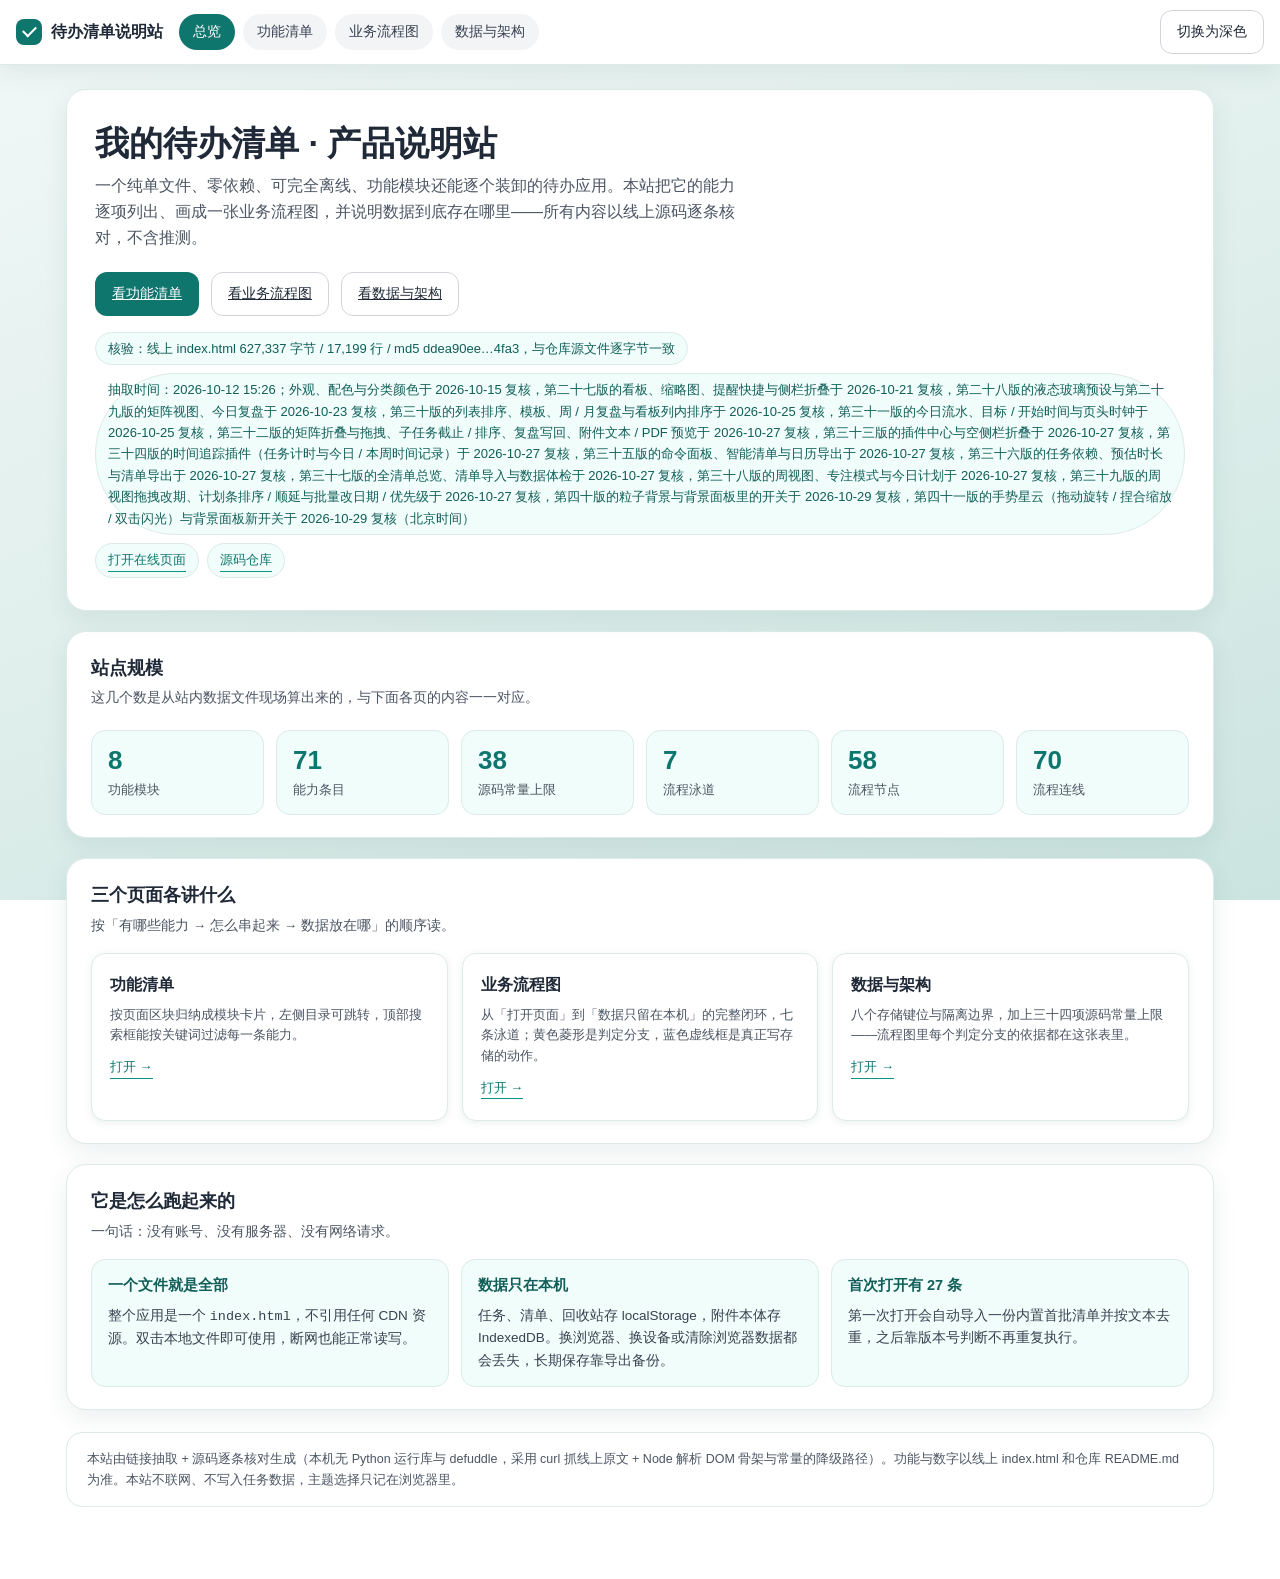
==== commit 3356c7e2: "第四十二版：说明站首屏能力数同步为 72" ====
--- a/site/index.html
+++ b/site/index.html
@@ -45,7 +45,7 @@
     <p class="sub">这几个数是从站内数据文件现场算出来的，与下面各页的内容一一对应。</p>
     <div class="stat-strip">
       <div class="stat"><b data-count="modules">8</b><span>功能模块</span></div>
-      <div class="stat"><b data-count="features">71</b><span>能力条目</span></div>
+      <div class="stat"><b data-count="features">72</b><span>能力条目</span></div>
       <div class="stat"><b data-count="numbers">38</b><span>源码常量上限</span></div>
       <div class="stat"><b data-count="lanes">7</b><span>流程泳道</span></div>
       <div class="stat"><b data-count="nodes">58</b><span>流程节点</span></div>
--- a/site/assets/tokens.css
+++ b/site/assets/tokens.css
@@ -1,7 +1,7 @@
 /* 设计令牌 · 第一层 primitive + 第二层 semantic。
    组件与页面只用 semantic 层；换配色只改这两段。
    说明站刻意保持不透明底面：这是文档站，长文排版要的是稳定底色与可读性。
-   线上应用那一版是薄荷玻璃（半透明卡片 + 背景模糊 + 渐变按钮与渐变标题 + 一层跟随鼠标的点阵），
+   线上应用那一版是薄荷玻璃（半透明卡片 + 背景模糊 + 渐变按钮与渐变标题 + 一层跟随鼠标的点阵 + 点阵之上缓慢漂移的粒子），
    两边不共用组件样式，只是色阶同源：应用的浅色中性色阶借的就是下面这套 Tailwind Gray，
    应用的浅色主色 --teal-50/-600/-700/-800 与下面这四项逐值相同（深色主题另取一套亮档）。
    两处的文字对比度都各自按 WCAG AA 校验过——量法不同：说明站读计算值即可，应用那层膜是半透明的，
